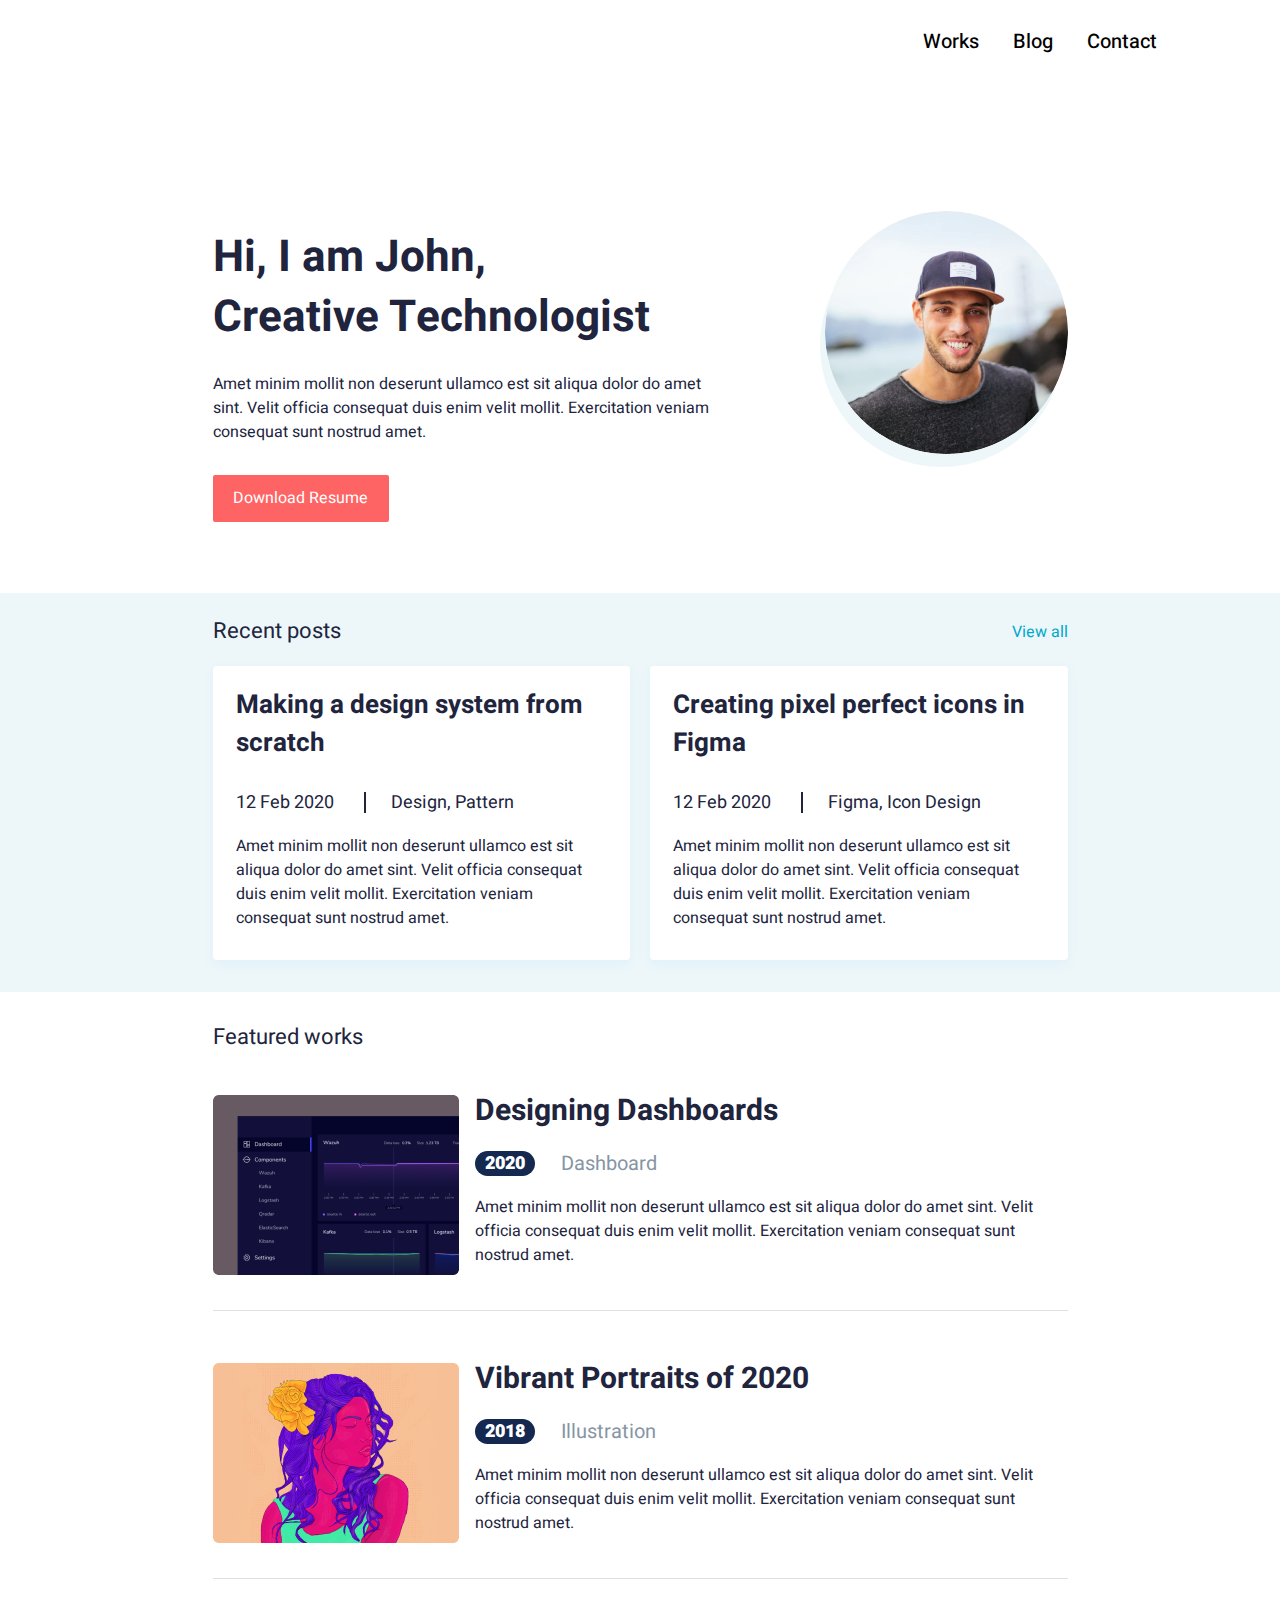
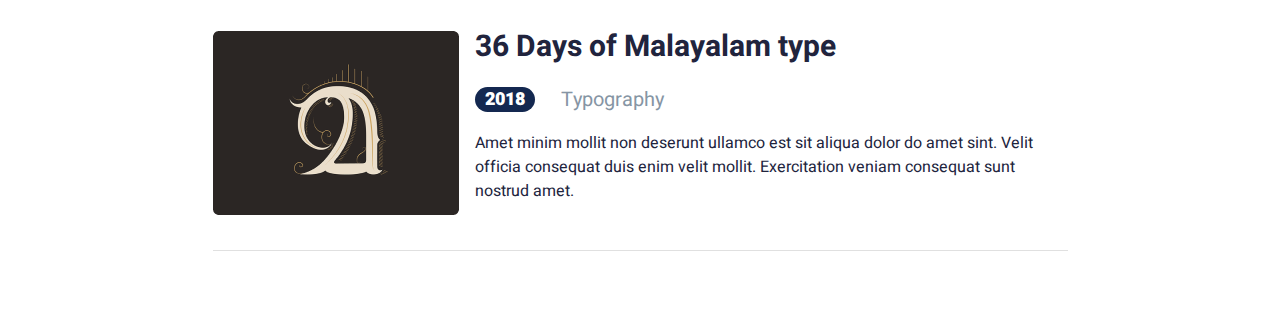
==== index.html @ 36ef6061 "Added featured works section and fixed header menu again" ====
<!DOCTYPE html>
<html lang="en">
<head>
	<meta charset="UTF-8">
	<meta http-equiv="X-UA-Compatible" content="IE=edge">
	<meta name="viewport" content="width=device-width, initial-scale=1.0">


	<!-- Styles -->
	<link rel="stylesheet" href="css/global.css">
	<link rel="stylesheet" href="css/reset.css">
	<link rel="stylesheet" href="css/header/header.css">
	<link rel="stylesheet" href="css/recent/recent.css">
	<link rel="stylesheet" href="css/featured_works/featured-works.css">

	<!-- Fonts -->
	<link rel="preconnect" href="https://fonts.googleapis.com">
	<link rel="preconnect" href="https://fonts.gstatic.com" crossorigin>
	<link href="https://fonts.googleapis.com/css2?family=Heebo:wght@300;400;500;600;700;900&display=swap" rel="stylesheet">


	<title>Portfolio</title>

</head>
<body>
		<header class="header">

			<div class="header__top">
				<nav class="header__menu">
					<ul class="header__menu-items">
						<li class="header__menu-item">
							<a href="" class="header__menu-link">Works</a>
						</li>
						<li class="header__menu-item">
							<a href="" class="header__menu-link">Blog</a>
						</li>
						<li class="header__menu-item">
							<a href="" class="header__menu-link">Contact</a>
						</li>
					</ul>
				</nav>
			</div>

			<div class="header__content">
				<div class="container">
					<div class="header__content-inner">
						<div class="header__description">
							<h1 class="header__title">Hi, I am John, Creative Technologist</h1>
							<p class="header__text">
								Amet minim mollit non deserunt ullamco est sit aliqua dolor do amet sint. Velit officia consequat duis enim velit mollit. Exercitation veniam consequat sunt nostrud amet.
							</p>
							<form action="#" class="header__form">
								<button class="header__download-button" type="button">Download Resume</button>
							</form>
						</div>
						<div class="header__img">
							<img class="header__photo photo" src="img/photos/photo.png" alt="#">
						</div>
					</div>
				</div>
			</div>

		</header>
		<div class="wrapper">
			<main class="main">
				<section class="recent">
					<div class="container">
						<div class="recent__top">
							<div class="recent__title">Recent posts</div>
							<a class="recent__link"	href="#">View all</a>
						</div>
						<div class="recent__posts">
							<div class="recent__post"> 
								<div class="recent__post-title">Making a design system from scratch</div>
								<div class="recent__post-info">
									<div class="recent__post-data">12 Feb 2020</div>
									<div class="recent__post-about">Design, Pattern</div>
								</div>
								<div class="recent__post-text">
									Amet minim mollit non deserunt ullamco est sit aliqua dolor do amet sint. Velit officia consequat duis enim velit mollit. Exercitation veniam consequat sunt nostrud amet.
								</div>
							</div>
							<div class="recent__post">
								<div class="recent__post-title">Creating pixel perfect icons in Figma</div>
								<div class="recent__post-info">
									<div class="recent__post-data">12 Feb 2020</div>
									<div class="recent__post-about">Figma, Icon Design</div>
								</div>
								<div class="recent__post-text">
									Amet minim mollit non deserunt ullamco est sit aliqua dolor do amet sint. Velit officia consequat duis enim velit mollit. Exercitation veniam consequat sunt nostrud amet.
								</div>
							</div>
						</div>
					</div>
				</section>
				
				<section class="featured-works">
					<div class="container">
						<div class="featured-works__title">Featured works</div>
						<div class="featured-works__items">

							<div class="featured-works__item">
								<div class="featured-works__img-box">
									<a class="featured-works__link" href="#"><img class="featured-works__img" src="img/featured-works/dashboard.png" alt="#"></a>
								</div>
								<div class="featured-works__item-description">
									<div class="featured-works__item-title">Designing Dashboards</div>
									<div class="featured-works__item-info">
										<div class="featured-works__item-date">2020</div>
										<div class="featured-works__item-type">Dashboard</div>
									</div>
									<div class="featured-works__item-text">
										Amet minim mollit non deserunt ullamco est sit aliqua dolor do amet sint. Velit officia consequat duis enim velit mollit. Exercitation veniam consequat sunt nostrud amet.
									</div>
								</div>
							</div>

							<div class="featured-works__item">
								<div class="featured-works__img-box">
									<a class="featured-works__link" href="#"><img class="featured-works__img" src="img/featured-works/illustration.png" alt="#"></a>
								</div>
								<div class="featured-works__item-description">
									<div class="featured-works__item-title">Vibrant Portraits of 2020</div>
									<div class="featured-works__item-info">
										<div class="featured-works__item-date">2018</div>
										<div class="featured-works__item-type">Illustration</div>
									</div>
									<div class="featured-works__item-text">
										Amet minim mollit non deserunt ullamco est sit aliqua dolor do amet sint. Velit officia consequat duis enim velit mollit. Exercitation veniam consequat sunt nostrud amet.
									</div>
								</div>
							</div>

							<div class="featured-works__item">
								<div class="featured-works__img-box">
									<a class="featured-works__link" href="#"><img class="featured-works__img" src="img/featured-works/typography.png" alt="#"></a>
								</div>
								<div class="featured-works__item-description">
									<div class="featured-works__item-title">36 Days of Malayalam type</div>
									<div class="featured-works__item-info">
										<div class="featured-works__item-date">2018</div>
										<div class="featured-works__item-type">Typography</div>
									</div>
									<div class="featured-works__item-text">
										Amet minim mollit non deserunt ullamco est sit aliqua dolor do amet sint. Velit officia consequat duis enim velit mollit. Exercitation veniam consequat sunt nostrud amet.
									</div>
								</div>
							</div>

						</div>
					</div>
				</section>
			</main>
			<footer class="footer"></footer>
		</div>
		
</body>
</html>
---- css/global.css ----
html, body {
	height: 100%;
	font-family: 'Heebo', sans-serif;
	color: #21243D;
}

.wrapper {
	display: flex;
	flex-direction: column;
	min-height: 100%;
}

.main {
	flex: 1 1 auto;
}

.footer {
	flex: 0 1 auto;
}

.container {
	width: 100%;
	max-width: 895px;
	margin: 0 auto;
	padding: 0 20px;
}

.photo {
	border-radius: 50%;
}
---- css/header/header.css ----
.header {
	padding-top: 27px;
	padding-bottom: 71px;
}
.header__top {
	width: 100%;
	max-width: 1073px;
	margin: 0 auto;
	padding: 0 20px;
	margin-bottom: 155px;
}
.header__menu {
	display: flex;
	justify-content: flex-end;
}
.header__menu-items {
	display: flex;
	gap: 34px;
}
.header__menu-link {
	font-weight: 500;
	font-size: 20px;
	line-height: 29px;
	color: #000;
	transition: color	0.15s;
}
.header__menu-link:hover {
	color: #FF6464;
}
.header__content-inner {
	display: flex;
	justify-content: space-between;
}
.header__description {
	max-width: 508px;
	margin-right: 30px;
	padding-top: 17px;
}
.header__title {
	font-weight: 700;
	font-size: 44px;
	line-height: 60px;
	max-width: 440px;
	margin-bottom: 24px;
}
.header__text {
	font-size: 16px;
	line-height: 24px;
	margin-bottom: 31px;
}
.header__download-button {
	color: #fff;
	border: none;
	background: #FF6464;
	border-radius: 2px;
	line-height: 47px;
	padding: 0 21px 0 20px;
	cursor: pointer;
}
.header__img {
	flex-shrink: 0;
}
.header__photo {
	box-shadow: -5px 13px 0 #EDF7FA;
}
---- css/recent/recent.css ----
.recent {
	background: #EDF7FA;
	padding-top: 22px;
	padding-bottom: 32px;
}
.recent__top {
	display: flex;
	justify-content: space-between;
	align-items: center;
	margin-bottom: 18px;
}
.recent__title {
	font-size: 22px;
}
.recent__link {
	color: #00A8CC;
	font-size: 16px;
}

.recent__posts {
	display: flex;
	gap: 20px;
}
.recent__post {
	background: #fff;
	box-shadow: 0px 4px 10px rgba(187, 225, 250, 0.25);
	border-radius: 4px;
	padding: 20px 27px 30px 23px;
}
.recent__post-title {
	font-weight: 700;
	font-size: 26px;
	line-height: 38px;
	margin-bottom: 30px;
}
.recent__post-info {
	display: flex;
	align-items: center;
	font-size: 18px;
	line-height: 21px;
	margin-bottom: 21px;
}
.recent__post-data {
	margin-right: 30px;
	flex-shrink: 0;
}
.recent__post-about {
	padding-left: 25px;
	border-left: 2px solid #21243D;
}
.recent__post-text {
	font-size: 16px;
	line-height: 24px;
}
---- css/featured_works/featured-works.css ----
.featured-works {
	padding-top: 15px;
	padding-bottom: 83px;
}
.featured-works__title {
	font-size: 22px;
	line-height: 60px;
	margin-bottom: 22px;
}
.featured-works__items {
	display: flex;
	flex-direction: column;
	row-gap: 46px;
}
.featured-works__item {
	display: flex;
	justify-content: space-between;
	align-items: flex-start;
	gap: 16px;
	border-bottom: 1px solid #E0E0E0;
	padding-bottom: 35px;
}
.featured-works__img-box {
	flex-shrink: 0;
	padding-top: 6px;
}
.featured-works__item-description {
	flex: 1;
}
.featured-works__item-title {
	font-weight: 700;
	font-size: 30px;
	line-height: 44px;
	margin-bottom: 16px;
}
.featured-works__item-info {
	display: flex;
	gap: 26px;
	align-items: center;
	margin-bottom: 17px;
}
.featured-works__item-date {
	font-weight: 900;
	font-size: 18px;
	color: #FFFFFF;
	background: #142850;
	border-radius: 16px;
	max-height: 25px;
	line-height: 25px;
	padding: 0 10px;
}
.featured-works__item-type {
	font-family: 'Heebo';
	font-size: 20px;
	line-height: 29px;
	color: #8695A4;
}
.featured-works__item-text {
	font-size: 16px;
	line-height: 24px;
}
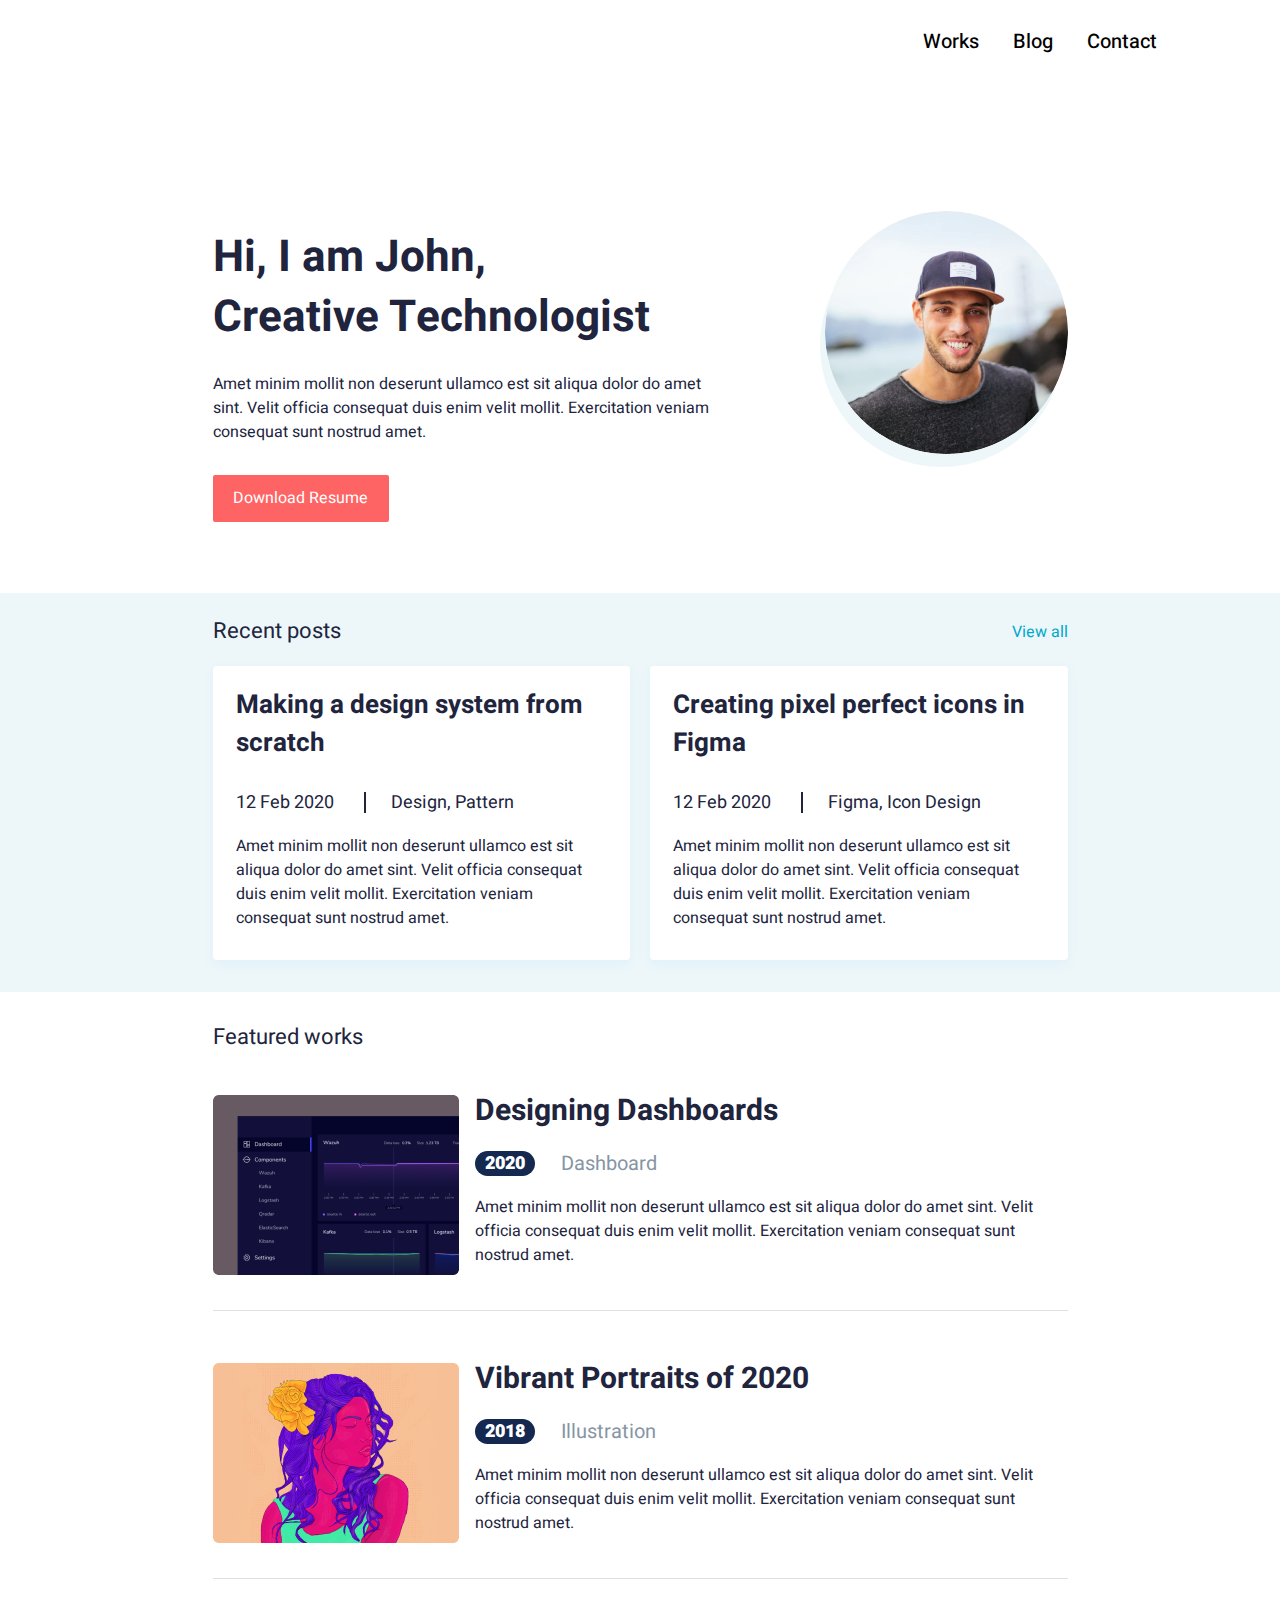
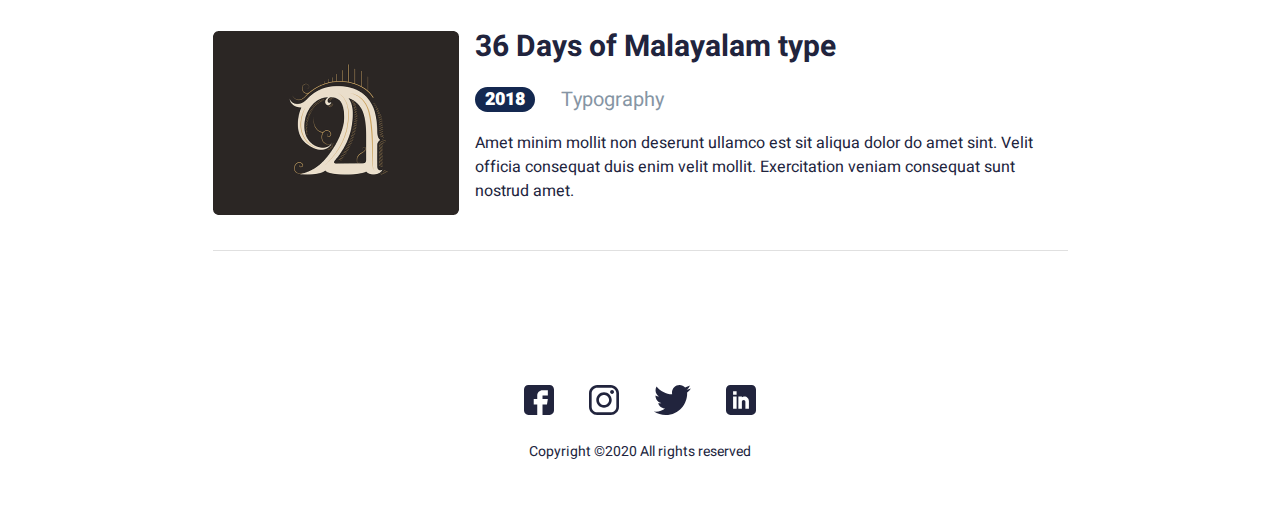
==== commit 8e20750d: "Added footer" ====
--- a/index.html
+++ b/index.html
@@ -12,6 +12,7 @@
 	<link rel="stylesheet" href="css/header/header.css">
 	<link rel="stylesheet" href="css/recent/recent.css">
 	<link rel="stylesheet" href="css/featured_works/featured-works.css">
+	<link rel="stylesheet" href="css/footer/footer.css">
 
 	<!-- Fonts -->
 	<link rel="preconnect" href="https://fonts.googleapis.com">
@@ -146,12 +147,23 @@
 									</div>
 								</div>
 							</div>
-
 						</div>
 					</div>
 				</section>
 			</main>
-			<footer class="footer"></footer>
+			<footer class="footer">
+				<div class="container">
+					<div class="footer__media">
+						<a class="footer__media-link"href="#"><img class="footer__media-icon" src="img/social-icons/facebook-icon.svg" alt="#"></a>
+						<a class="footer__media-link"href="#"><img class="footer__media-icon" src="img/social-icons/instagram-icon.svg" alt="#"></a>
+						<a class="footer__media-link"href="#"><img class="footer__media-icon" src="img/social-icons/twitter-icon.svg" alt="#"></a>
+						<a class="footer__media-link"href="#"><img class="footer__media-icon" src="img/social-icons/inbox-icon.svg" alt="#"></a>
+					</div>
+					<div class="footer__copyright">
+						Copyright ©2020 All rights reserved 
+					</div>
+				</div>
+			</footer>
 		</div>
 		
 </body>
--- a/css/footer/footer.css
+++ b/css/footer/footer.css
@@ -0,0 +1,15 @@
+.footer {
+	padding-top: 51px;
+	padding-bottom: 54px;
+}
+.footer__media {
+	display: flex;
+	justify-content: center;
+	gap: 35px;
+	margin-bottom: 26px;
+}
+.footer__copyright {
+	text-align: center;
+	font-size: 14px;
+	line-height: 21px;
+}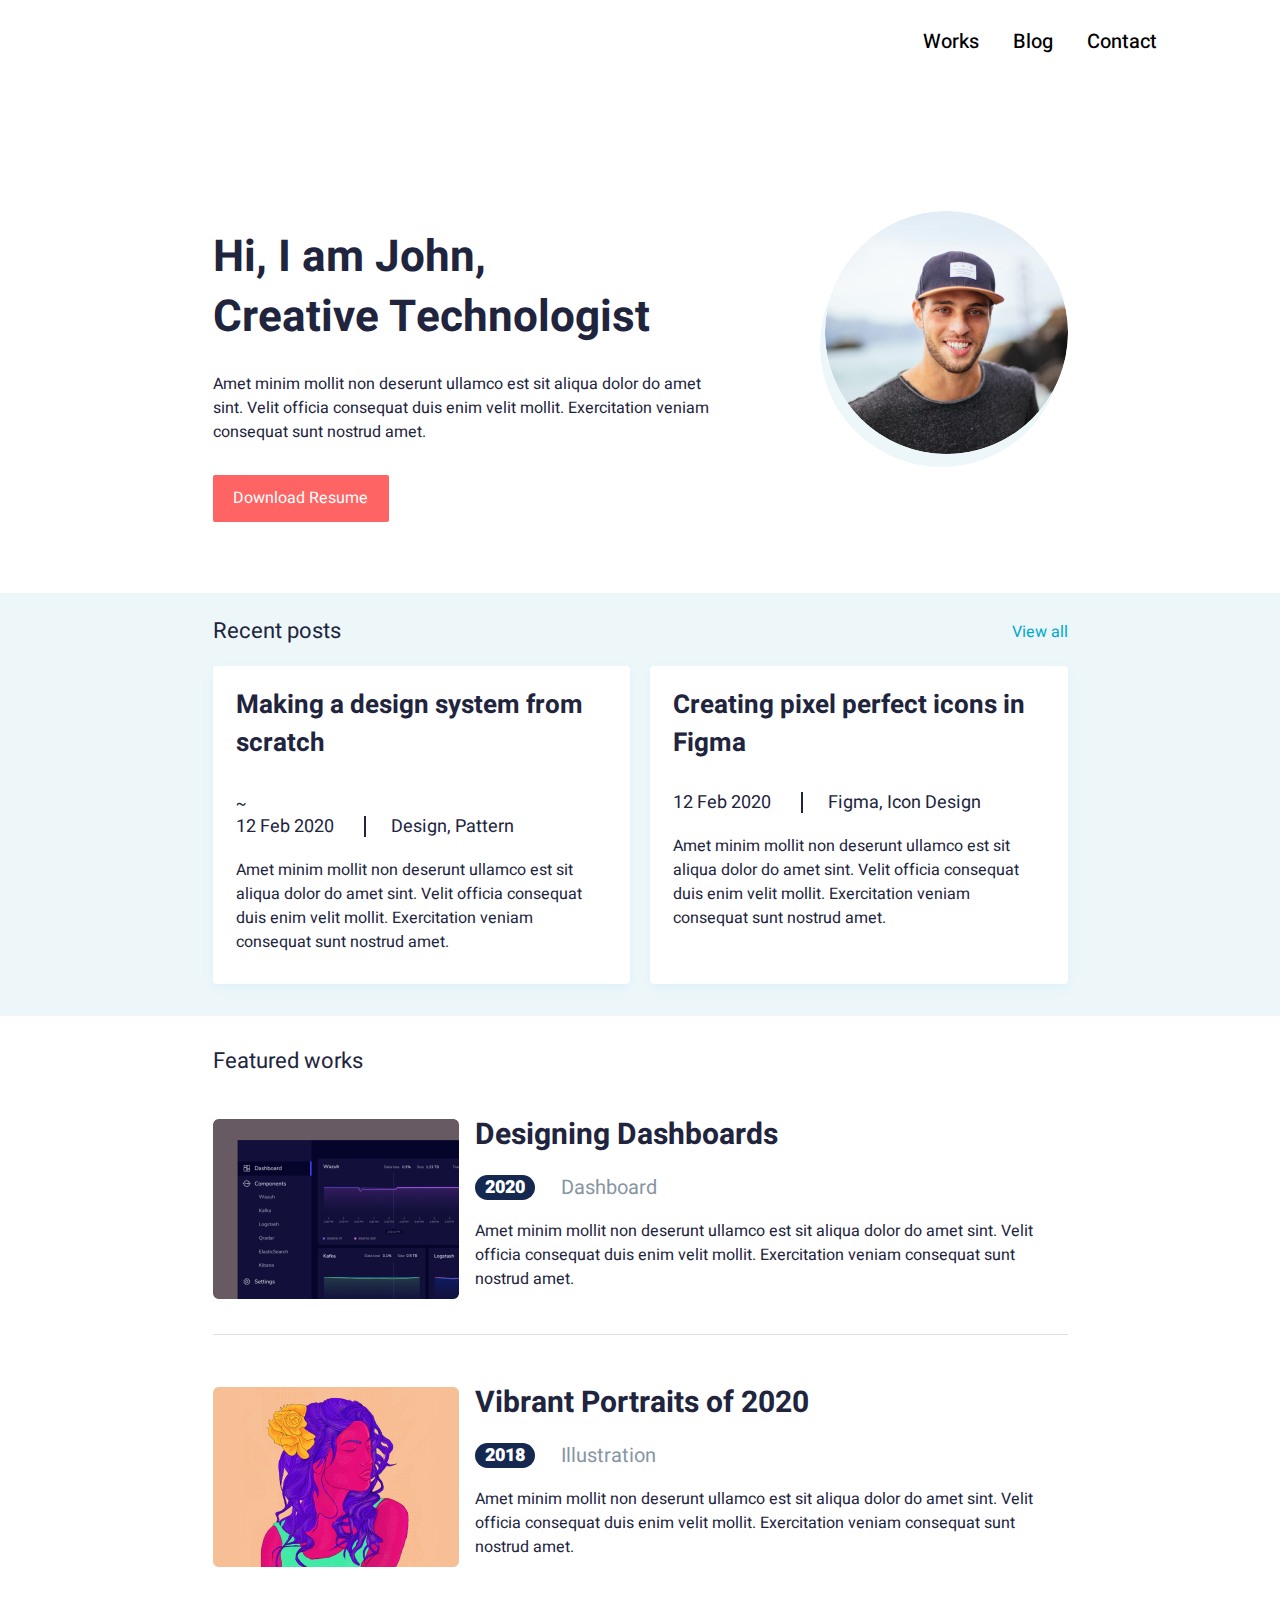
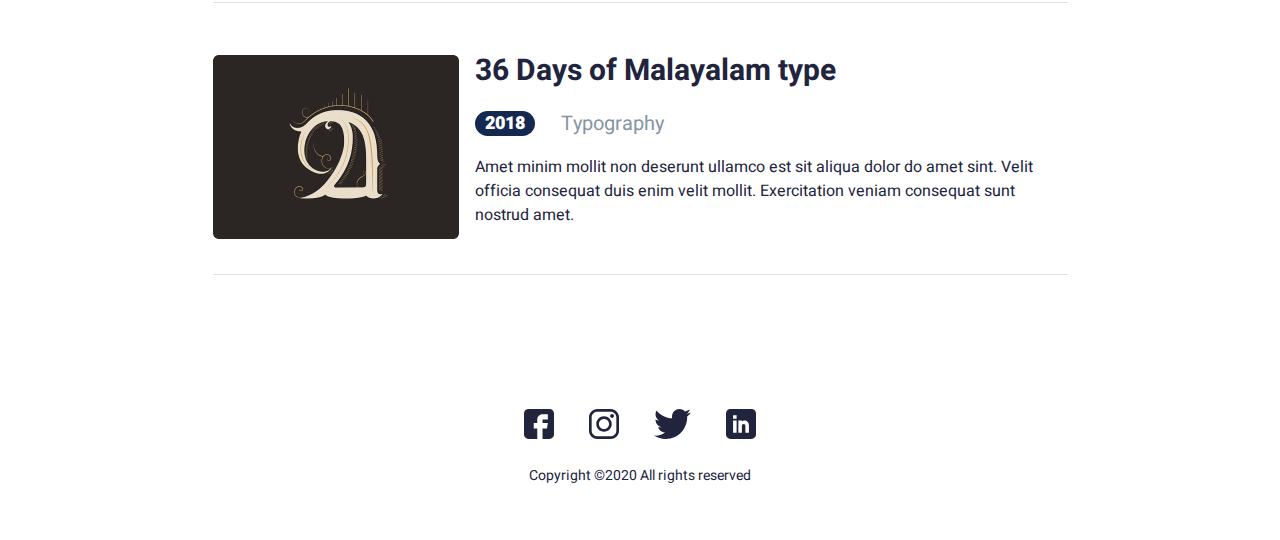
==== commit 7ad74578: "Added dashboard page and add text global style" ====
--- a/index.html
+++ b/index.html
@@ -25,29 +25,27 @@
 </head>
 <body>
 		<header class="header">
-
 			<div class="header__top">
-				<nav class="header__menu">
-					<ul class="header__menu-items">
-						<li class="header__menu-item">
-							<a href="" class="header__menu-link">Works</a>
+				<nav class="header__menu menu">
+					<ul class="header__menu-items menu__items">
+						<li class="header__menu-item menu__item">
+							<a class="header__menu-link menu__link" href="work.html" >Works</a>
 						</li>
-						<li class="header__menu-item">
-							<a href="" class="header__menu-link">Blog</a>
+						<li class="header__menu-item menu__item">
+							<a class="header__menu-link menu__link" href="blog.html" >Blog</a>
 						</li>
-						<li class="header__menu-item">
-							<a href="" class="header__menu-link">Contact</a>
+						<li class="header__menu-item menu__item">
+							<a class="header__menu-link menu__link" href="#" >Contact</a>
 						</li>
 					</ul>
 				</nav>
 			</div>
-
 			<div class="header__content">
-				<div class="container">
+				<div class="home-container">
 					<div class="header__content-inner">
 						<div class="header__description">
 							<h1 class="header__title">Hi, I am John, Creative Technologist</h1>
-							<p class="header__text">
+							<p class="text header__text">
 								Amet minim mollit non deserunt ullamco est sit aliqua dolor do amet sint. Velit officia consequat duis enim velit mollit. Exercitation veniam consequat sunt nostrud amet.
 							</p>
 							<form action="#" class="header__form">
@@ -65,29 +63,29 @@
 		<div class="wrapper">
 			<main class="main">
 				<section class="recent">
-					<div class="container">
+					<div class="home-container">
 						<div class="recent__top">
 							<div class="recent__title">Recent posts</div>
 							<a class="recent__link"	href="#">View all</a>
 						</div>
 						<div class="recent__posts">
 							<div class="recent__post"> 
-								<div class="recent__post-title">Making a design system from scratch</div>
+								<div class="recent__post-title">Making a design system from scratch</div>~
 								<div class="recent__post-info">
-									<div class="recent__post-data">12 Feb 2020</div>
+									<div class="recent__post-date">12 Feb 2020</div>
 									<div class="recent__post-about">Design, Pattern</div>
 								</div>
-								<div class="recent__post-text">
+								<div class="text recent__post-text">
 									Amet minim mollit non deserunt ullamco est sit aliqua dolor do amet sint. Velit officia consequat duis enim velit mollit. Exercitation veniam consequat sunt nostrud amet.
 								</div>
 							</div>
 							<div class="recent__post">
 								<div class="recent__post-title">Creating pixel perfect icons in Figma</div>
 								<div class="recent__post-info">
-									<div class="recent__post-data">12 Feb 2020</div>
+									<div class="recent__post-date">12 Feb 2020</div>
 									<div class="recent__post-about">Figma, Icon Design</div>
 								</div>
-								<div class="recent__post-text">
+								<div class="text recent__post-text">
 									Amet minim mollit non deserunt ullamco est sit aliqua dolor do amet sint. Velit officia consequat duis enim velit mollit. Exercitation veniam consequat sunt nostrud amet.
 								</div>
 							</div>
@@ -96,63 +94,64 @@
 				</section>
 				
 				<section class="featured-works">
-					<div class="container">
+					<div class="home-container">
 						<div class="featured-works__title">Featured works</div>
-						<div class="featured-works__items">
+						<div class="featured-works__items works">
 
-							<div class="featured-works__item">
-								<div class="featured-works__img-box">
-									<a class="featured-works__link" href="#"><img class="featured-works__img" src="img/featured-works/dashboard.png" alt="#"></a>
+							<div class="works__item">
+								<div class="works__img-box">
+									<a class="works__link" href="dashboards.html"><img class="works__img featured-works__img" src="img/featured-works/dashboard.png" alt="#"></a>
 								</div>
-								<div class="featured-works__item-description">
-									<div class="featured-works__item-title">Designing Dashboards</div>
-									<div class="featured-works__item-info">
-										<div class="featured-works__item-date">2020</div>
-										<div class="featured-works__item-type">Dashboard</div>
+								<div class="works__item-description">
+									<div class="works__item-title">Designing Dashboards</div>
+									<div class="works__item-info">
+										<div class="works__item-date">2020</div>
+										<div class="works__item-type">Dashboard</div>
 									</div>
-									<div class="featured-works__item-text">
+									<div class="text works__item-text">
 										Amet minim mollit non deserunt ullamco est sit aliqua dolor do amet sint. Velit officia consequat duis enim velit mollit. Exercitation veniam consequat sunt nostrud amet.
 									</div>
 								</div>
 							</div>
 
-							<div class="featured-works__item">
-								<div class="featured-works__img-box">
-									<a class="featured-works__link" href="#"><img class="featured-works__img" src="img/featured-works/illustration.png" alt="#"></a>
+							<div class="works__item">
+								<div class="works__img-box">
+									<a class="works__link" href="#"><img class="works__img featured-works__img" src="img/featured-works/illustration.png" alt="#"></a>
 								</div>
-								<div class="featured-works__item-description">
-									<div class="featured-works__item-title">Vibrant Portraits of 2020</div>
-									<div class="featured-works__item-info">
-										<div class="featured-works__item-date">2018</div>
-										<div class="featured-works__item-type">Illustration</div>
+								<div class="works__item-description">
+									<div class="works__item-title">Vibrant Portraits of 2020</div>
+									<div class="works__item-info">
+										<div class="works__item-date">2018</div>
+										<div class="works__item-type">Illustration</div>
 									</div>
-									<div class="featured-works__item-text">
+									<div class="text works__item-text">
 										Amet minim mollit non deserunt ullamco est sit aliqua dolor do amet sint. Velit officia consequat duis enim velit mollit. Exercitation veniam consequat sunt nostrud amet.
 									</div>
 								</div>
 							</div>
 
-							<div class="featured-works__item">
-								<div class="featured-works__img-box">
-									<a class="featured-works__link" href="#"><img class="featured-works__img" src="img/featured-works/typography.png" alt="#"></a>
+							<div class="works__item">
+								<div class="works__img-box">
+									<a class="works__link" href="#"><img class="works__img featured-works__img" src="img/featured-works/typography.png" alt="#"></a>
 								</div>
-								<div class="featured-works__item-description">
-									<div class="featured-works__item-title">36 Days of Malayalam type</div>
-									<div class="featured-works__item-info">
-										<div class="featured-works__item-date">2018</div>
-										<div class="featured-works__item-type">Typography</div>
+								<div class="works__item-description">
+									<div class="works__item-title">36 Days of Malayalam type</div>
+									<div class="works__item-info">
+										<div class="works__item-date">2018</div>
+										<div class="works__item-type">Typography</div>
 									</div>
-									<div class="featured-works__item-text">
+									<div class="text works__item-text">
 										Amet minim mollit non deserunt ullamco est sit aliqua dolor do amet sint. Velit officia consequat duis enim velit mollit. Exercitation veniam consequat sunt nostrud amet.
 									</div>
 								</div>
 							</div>
+
 						</div>
 					</div>
 				</section>
 			</main>
 			<footer class="footer">
-				<div class="container">
+				<div class="home-container">
 					<div class="footer__media">
 						<a class="footer__media-link"href="#"><img class="footer__media-icon" src="img/social-icons/facebook-icon.svg" alt="#"></a>
 						<a class="footer__media-link"href="#"><img class="footer__media-icon" src="img/social-icons/instagram-icon.svg" alt="#"></a>
--- a/css/global.css
+++ b/css/global.css
@@ -18,13 +18,113 @@
 	flex: 0 1 auto;
 }
 
-.container {
+.home-container {
 	width: 100%;
 	max-width: 895px;
 	margin: 0 auto;
 	padding: 0 20px;
 }
 
+.container {
+	width: 100%;
+	max-width: 722px;
+	margin: 0 auto;
+	padding: 0 20px;
+}
+
 .photo {
 	border-radius: 50%;
-}+}
+/* Standart Title Styles */
+
+.title {
+	font-weight: 700;
+	font-size: 44px;
+	line-height: 60px;
+}
+
+/* Standart Text Styles */
+
+.text {
+	font-size: 16px;
+	line-height: 24px;
+}
+
+/* Menu Styles */
+
+.menu {
+	width: 100%;
+	max-width: 1073px;
+	margin: 0 auto;
+	padding: 0 20px;
+	padding-top: 27px;
+	display: flex;
+	justify-content: flex-end;
+}
+.menu__items {
+	display: flex;
+	gap: 34px;
+}
+.menu__link {
+	font-weight: 500;
+	font-size: 20px;
+	line-height: 29px;
+	color: #000;
+	transition: color	0.15s;
+}
+.menu__link:hover {
+	color: #FF6464;
+}
+.menu__link--selected {
+	color: #FF6464;
+}
+
+/* Works Styles */
+
+.works {
+	display: flex;
+	flex-direction: column;
+}
+.works__item {
+	display: flex;
+	justify-content: space-between;
+	align-items: flex-start;
+	gap: 16px;
+	border-bottom: 1px solid #E0E0E0;
+	padding-bottom: 35px;
+}
+.works__img-box {
+	flex-shrink: 0;
+	padding-top: 6px;
+}
+.works__item-description {
+	flex: 1;
+}
+.works__item-title {
+	font-weight: 700;
+	font-size: 30px;
+	line-height: 44px;
+	margin-bottom: 16px;
+}
+.works__item-info {
+	display: flex;
+	gap: 26px;
+	align-items: center;
+	margin-bottom: 17px;
+}
+.works__item-date {
+	font-weight: 900;
+	font-size: 18px;
+	color: #FFFFFF;
+	background: #142850;
+	border-radius: 16px;
+	max-height: 25px;
+	line-height: 25px;
+	padding: 0 10px;
+}
+.works__item-type {
+	font-family: 'Heebo';
+	font-size: 20px;
+	line-height: 29px;
+	color: #8695A4;
+}
--- a/css/header/header.css
+++ b/css/header/header.css
@@ -1,31 +1,8 @@
 .header {
-	padding-top: 27px;
 	padding-bottom: 71px;
 }
 .header__top {
-	width: 100%;
-	max-width: 1073px;
-	margin: 0 auto;
-	padding: 0 20px;
 	margin-bottom: 155px;
-}
-.header__menu {
-	display: flex;
-	justify-content: flex-end;
-}
-.header__menu-items {
-	display: flex;
-	gap: 34px;
-}
-.header__menu-link {
-	font-weight: 500;
-	font-size: 20px;
-	line-height: 29px;
-	color: #000;
-	transition: color	0.15s;
-}
-.header__menu-link:hover {
-	color: #FF6464;
 }
 .header__content-inner {
 	display: flex;
@@ -44,8 +21,6 @@
 	margin-bottom: 24px;
 }
 .header__text {
-	font-size: 16px;
-	line-height: 24px;
 	margin-bottom: 31px;
 }
 .header__download-button {
--- a/css/recent/recent.css
+++ b/css/recent/recent.css
@@ -40,7 +40,7 @@
 	line-height: 21px;
 	margin-bottom: 21px;
 }
-.recent__post-data {
+.recent__post-date {
 	margin-right: 30px;
 	flex-shrink: 0;
 }
@@ -48,7 +48,3 @@
 	padding-left: 25px;
 	border-left: 2px solid #21243D;
 }
-.recent__post-text {
-	font-size: 16px;
-	line-height: 24px;
-}--- a/css/featured_works/featured-works.css
+++ b/css/featured_works/featured-works.css
@@ -8,54 +8,5 @@
 	margin-bottom: 22px;
 }
 .featured-works__items {
-	display: flex;
-	flex-direction: column;
 	row-gap: 46px;
 }
-.featured-works__item {
-	display: flex;
-	justify-content: space-between;
-	align-items: flex-start;
-	gap: 16px;
-	border-bottom: 1px solid #E0E0E0;
-	padding-bottom: 35px;
-}
-.featured-works__img-box {
-	flex-shrink: 0;
-	padding-top: 6px;
-}
-.featured-works__item-description {
-	flex: 1;
-}
-.featured-works__item-title {
-	font-weight: 700;
-	font-size: 30px;
-	line-height: 44px;
-	margin-bottom: 16px;
-}
-.featured-works__item-info {
-	display: flex;
-	gap: 26px;
-	align-items: center;
-	margin-bottom: 17px;
-}
-.featured-works__item-date {
-	font-weight: 900;
-	font-size: 18px;
-	color: #FFFFFF;
-	background: #142850;
-	border-radius: 16px;
-	max-height: 25px;
-	line-height: 25px;
-	padding: 0 10px;
-}
-.featured-works__item-type {
-	font-family: 'Heebo';
-	font-size: 20px;
-	line-height: 29px;
-	color: #8695A4;
-}
-.featured-works__item-text {
-	font-size: 16px;
-	line-height: 24px;
-}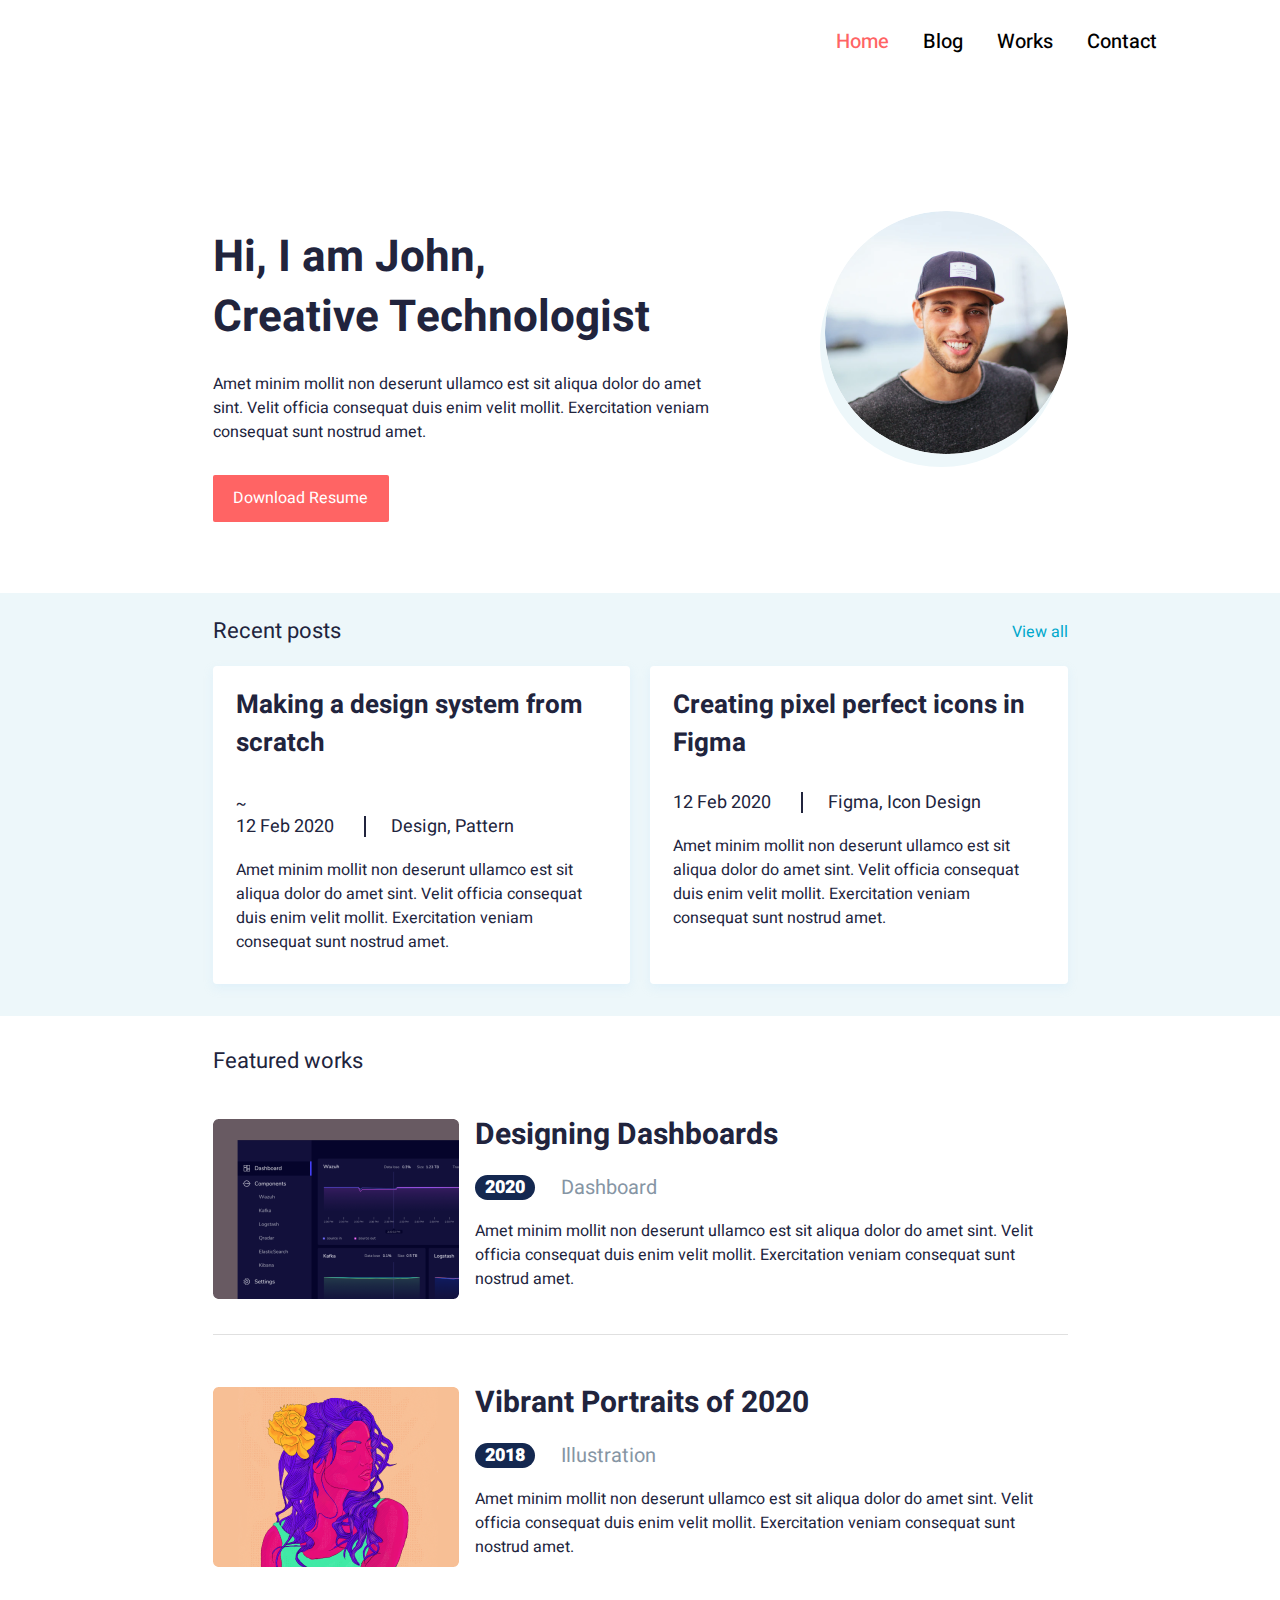
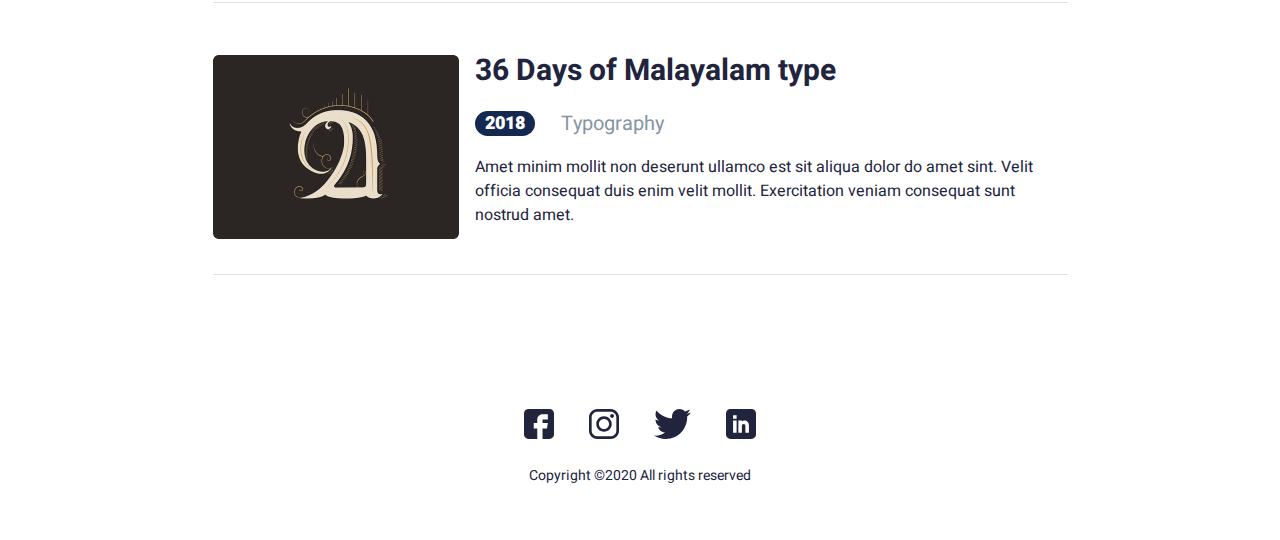
==== commit c9c179d7: "Added home link to menu" ====
--- a/index.html
+++ b/index.html
@@ -26,16 +26,19 @@
 <body>
 		<header class="header">
 			<div class="header__top">
-				<nav class="header__menu menu">
-					<ul class="header__menu-items menu__items">
-						<li class="header__menu-item menu__item">
-							<a class="header__menu-link menu__link" href="work.html" >Works</a>
+				<nav class="menu header__menu ">
+					<ul class="menu__items header__menu-items ">
+						<li class="menu__item header__menu-item ">
+							<a class="menu__link menu__link--selected header__menu-link" href="index.html">Home</a>
 						</li>
-						<li class="header__menu-item menu__item">
-							<a class="header__menu-link menu__link" href="blog.html" >Blog</a>
+						<li class="menu__item header__menu-item ">
+							<a class="menu__link header__menu-link " href="blog.html" >Blog</a>
 						</li>
-						<li class="header__menu-item menu__item">
-							<a class="header__menu-link menu__link" href="#" >Contact</a>
+						<li class="menu__item header__menu-item ">
+							<a class="menu__link header__menu-link " href="work.html" >Works</a>
+						</li>
+						<li class="menu__item header__menu-item ">
+							<a class="menu__link header__menu-link " href="#" >Contact</a>
 						</li>
 					</ul>
 				</nav>
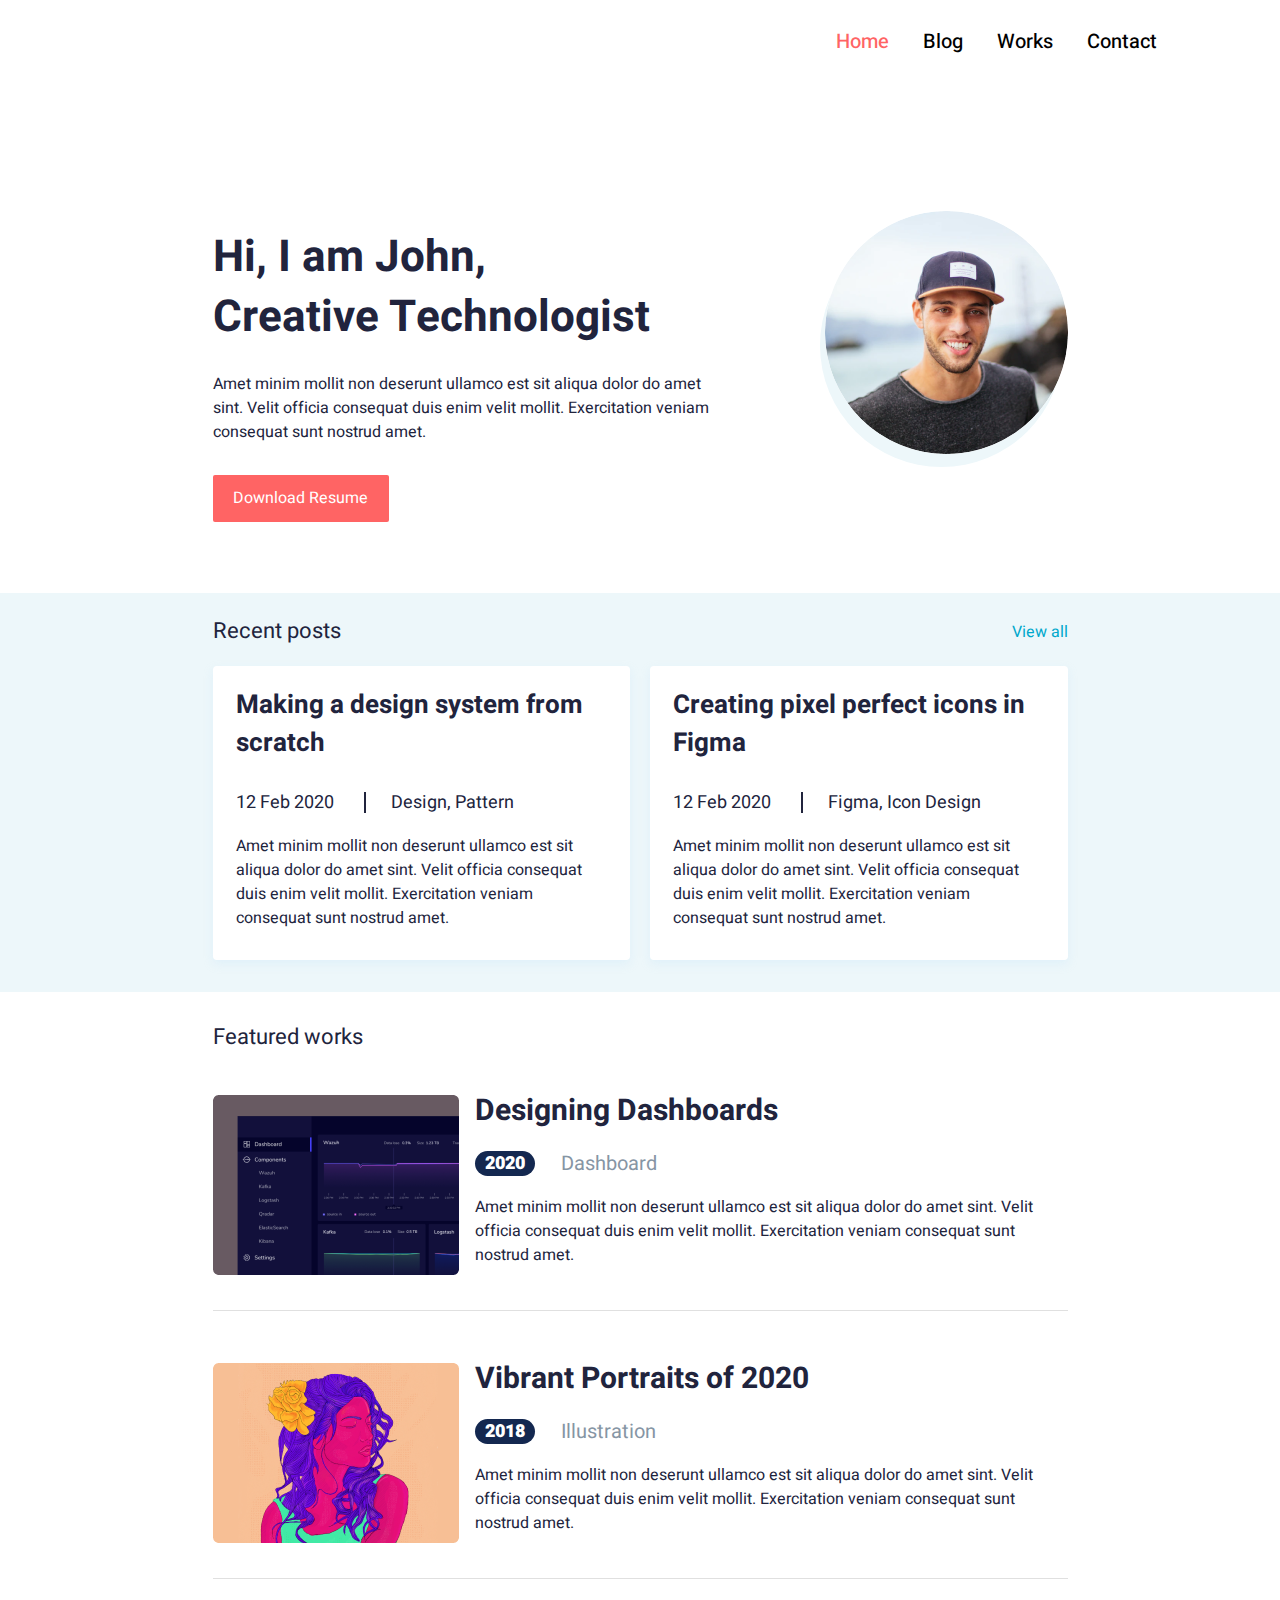
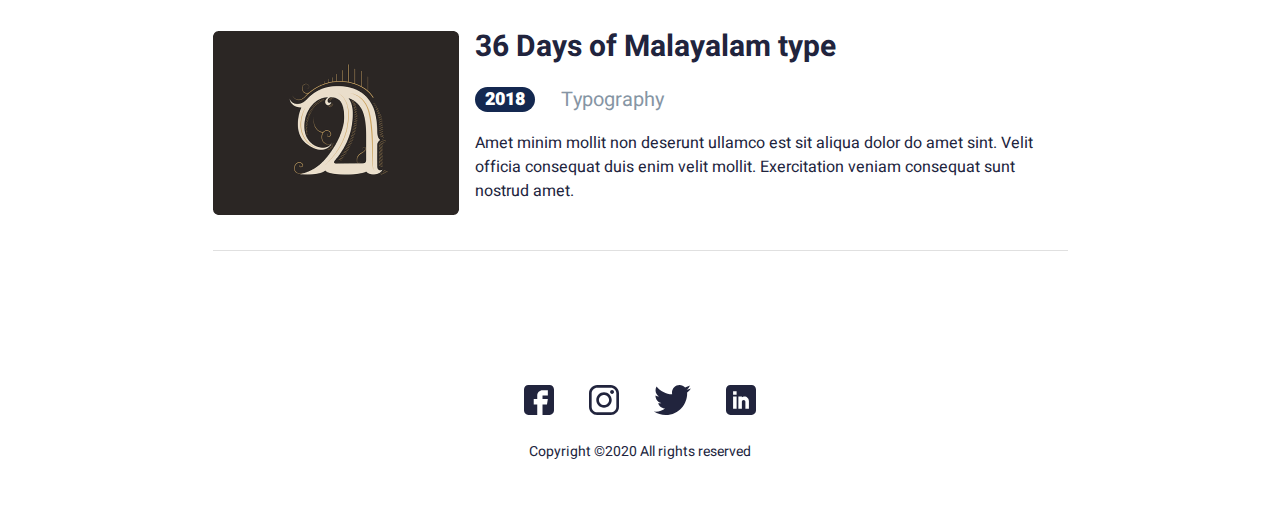
==== commit 8ad94013: "Added Burger Menu" ====
--- a/index.html
+++ b/index.html
@@ -20,28 +20,36 @@
 	<link href="https://fonts.googleapis.com/css2?family=Heebo:wght@300;400;500;600;700;900&display=swap" rel="stylesheet">
 
 
+
 	<title>Portfolio</title>
-
+	
 </head>
 <body>
 		<header class="header">
 			<div class="header__top">
-				<nav class="menu header__menu ">
-					<ul class="menu__items header__menu-items ">
-						<li class="menu__item header__menu-item ">
-							<a class="menu__link menu__link--selected header__menu-link" href="index.html">Home</a>
-						</li>
-						<li class="menu__item header__menu-item ">
-							<a class="menu__link header__menu-link " href="blog.html" >Blog</a>
-						</li>
-						<li class="menu__item header__menu-item ">
-							<a class="menu__link header__menu-link " href="work.html" >Works</a>
-						</li>
-						<li class="menu__item header__menu-item ">
-							<a class="menu__link header__menu-link " href="#" >Contact</a>
-						</li>
-					</ul>
-				</nav>
+				<div class="menu">
+					<div class="menu__burger">
+						<span class="menu__burger-bar"></span>
+						<span class="menu__burger-bar"></span>
+						<span class="menu__burger-bar"></span>
+					</div>
+					<nav class="menu__nav header__menu ">
+						<ul class="menu__items header__menu-items ">
+							<li class="menu__item header__menu-item ">
+								<a class="menu__link menu__link--selected header__menu-link" href="index.html">Home</a>
+							</li>
+							<li class="menu__item header__menu-item ">
+								<a class="menu__link header__menu-link " href="blog.html" >Blog</a>
+							</li>
+							<li class="menu__item header__menu-item ">
+								<a class="menu__link header__menu-link " href="work.html" >Works</a>
+							</li>
+							<li class="menu__item header__menu-item ">
+								<a class="menu__link header__menu-link " href="#" >Contact</a>
+							</li>
+						</ul>
+					</nav>
+				</div>
 			</div>
 			<div class="header__content">
 				<div class="home-container">
@@ -61,7 +69,6 @@
 					</div>
 				</div>
 			</div>
-
 		</header>
 		<div class="wrapper">
 			<main class="main">
@@ -73,7 +80,7 @@
 						</div>
 						<div class="recent__posts">
 							<div class="recent__post"> 
-								<div class="recent__post-title">Making a design system from scratch</div>~
+								<div class="recent__post-title">Making a design system from scratch</div>
 								<div class="recent__post-info">
 									<div class="recent__post-date">12 Feb 2020</div>
 									<div class="recent__post-about">Design, Pattern</div>
@@ -99,7 +106,7 @@
 				<section class="featured-works">
 					<div class="home-container">
 						<div class="featured-works__title">Featured works</div>
-						<div class="featured-works__items works">
+						<div class="works featured-works__items">
 
 							<div class="works__item">
 								<div class="works__img-box">
@@ -167,6 +174,7 @@
 				</div>
 			</footer>
 		</div>
-		
+	
+		<script src="js/script.js" type="text/javascript"></script>
 </body>
 </html>--- a/css/global.css
+++ b/css/global.css
@@ -60,10 +60,15 @@
 	padding-top: 27px;
 	display: flex;
 	justify-content: flex-end;
+	align-items: center;
+}
+.menu__burger {
+	display: none;
 }
 .menu__items {
 	display: flex;
 	gap: 34px;
+	transition: 0.3s;
 }
 .menu__link {
 	font-weight: 500;
@@ -77,6 +82,14 @@
 }
 .menu__link--selected {
 	color: #FF6464;
+}
+.menu__burger-bar {
+	display: block;
+	width: 30px;
+	height: 2px;
+	background: #21243D;
+	margin: 10px auto;
+	transition: 0.3s;
 }
 
 /* Works Styles */
@@ -128,3 +141,43 @@
 	line-height: 29px;
 	color: #8695A4;
 }
+
+/* Responsive Styles */
+
+/* Menu Burger */
+@media screen and (max-width: 768px) {
+	.menu__items {
+		position: absolute;
+		flex-direction: column;
+		background: #fff;
+		width: 100%;
+		text-align: center;
+		top: 80px;
+		transition: 0.3s;
+		right: -200%;
+		box-shadow: 0 10px 27px rgba(0, 0, 0, 0.5);
+		gap: 0;
+	}
+	.menu__items.active {
+		right: 0;
+	}
+	.menu__item {
+		margin: 25px 0;
+	}
+	.menu__link {
+		display: block;
+	}
+	.menu__burger {
+		display: block;
+		cursor: pointer;
+	}
+	.menu__burger.active .menu__burger-bar:nth-child(2) {
+		opacity: 0;
+	}
+	.menu__burger.active .menu__burger-bar:nth-child(1) {
+		transform: translateY(14px) rotate(45deg);
+	}
+	.menu__burger.active .menu__burger-bar:nth-child(3) {
+		transform: translateY(-10px) rotate(-45deg);
+	}
+}--- a/css/header/header.css
+++ b/css/header/header.css
@@ -39,3 +39,5 @@
 	box-shadow: -5px 13px 0 #EDF7FA;
 }
 
+/* Responsive styles */
+
